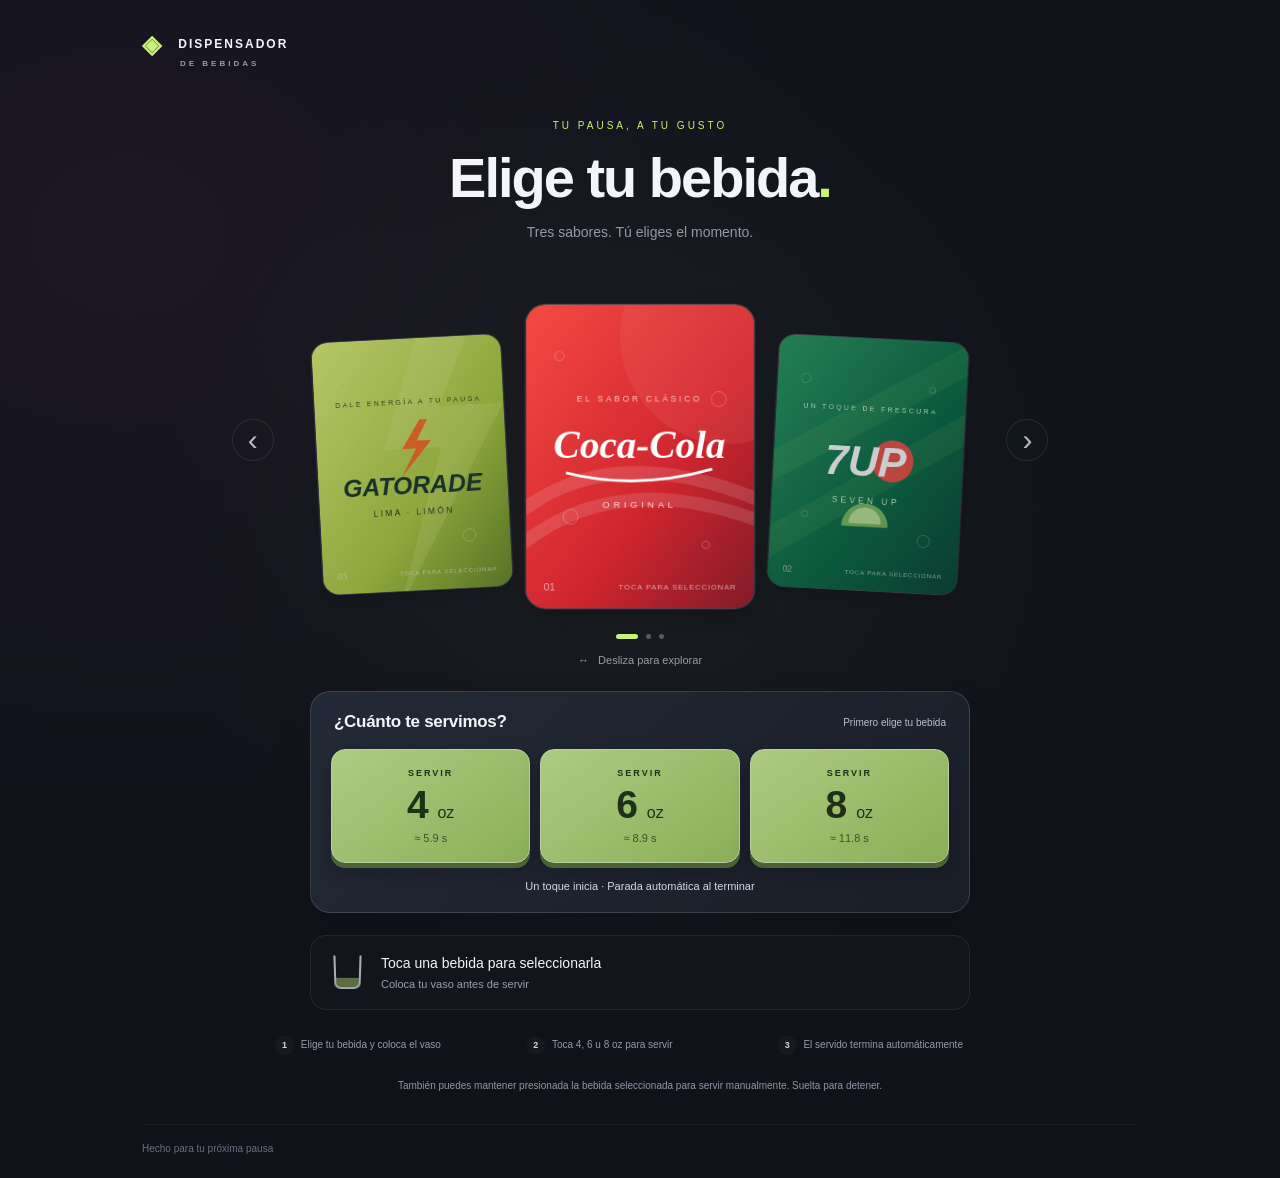
==== index.html @ 70459d65 "Create beverage dispenser interface with automatic portion controls" ====
<!doctype html>
<html lang="es">
<head>
  <meta charset="utf-8">
  <meta name="viewport" content="width=device-width, initial-scale=1">
  <meta name="theme-color" content="#10121a">
  <title>Elige tu bebida · Dispensador</title>
  <link rel="stylesheet" href="css/styles.css">
  <script src="js/dispenser.js" defer></script>
  <script src="js/app.js" defer></script>
</head>
<body>
  <main class="dispenser">
    <header class="topbar"><span class="wordmark"><span class="brand-symbol">◈</span> DISPENSADOR <small>DE BEBIDAS</small></span></header>
    <section class="intro"><p class="eyebrow">TU PAUSA, A TU GUSTO</p><h1>Elige tu bebida<span>.</span></h1><p>Tres sabores. Tú eliges el momento.</p></section>
    <section class="selection" aria-label="Selección de bebida">
      <div class="carousel" id="carousel" aria-label="Carrusel de bebidas">
        <button class="arrow previous" id="previous" aria-label="Bebida anterior">‹</button>
        <div class="cards" id="cards">
          <button class="drink" data-index="0" aria-label="Coca-Cola" aria-pressed="false"><img src="assets/cola.svg" alt="Panel rojo de Coca-Cola" draggable="false"><span class="selected-label">Seleccionada</span><span class="card-footer">01 <span>TOCA PARA SELECCIONAR</span></span></button>
          <button class="drink" data-index="1" aria-label="Seven Up" aria-pressed="false"><img src="assets/seven.svg" alt="Panel verde de Seven Up" draggable="false"><span class="selected-label">Seleccionada</span><span class="card-footer">02 <span>TOCA PARA SELECCIONAR</span></span></button>
          <button class="drink" data-index="2" aria-label="Gatorade lima-limón" aria-pressed="false"><img src="assets/gatorade.svg" alt="Panel amarillo verdoso de Gatorade lima-limón" draggable="false"><span class="selected-label">Seleccionada</span><span class="card-footer">03 <span>TOCA PARA SELECCIONAR</span></span></button>
        </div>
        <button class="arrow next" id="next" aria-label="Bebida siguiente">›</button>
      </div>
      <div class="pagination" aria-hidden="true"><i></i><i></i><i></i></div>
      <p class="explore">↔ &nbsp; Desliza para explorar</p>
    </section>
    <section class="portion" aria-labelledby="portion-title">
      <div class="portion-heading"><h2 id="portion-title">¿Cuánto te servimos?</h2><span id="portion-summary" aria-live="polite">Primero elige tu bebida</span></div>
      <div class="portion-options" role="group" aria-label="Tamaño de la porción" style="--portion-index:1">
        <span class="portion-highlight" aria-hidden="true"></span>
        <button class="portion-button" type="button" data-ounces="4" aria-pressed="false" disabled><span class="portion-action">SERVIR</span><span class="portion-volume">4 <small>oz</small></span><span class="portion-time">≈ 5,9 s</span></button>
        <button class="portion-button" type="button" data-ounces="6" aria-pressed="true" disabled><span class="portion-action">SERVIR</span><span class="portion-volume">6 <small>oz</small></span><span class="portion-time">≈ 8,9 s</span></button>
        <button class="portion-button" type="button" data-ounces="8" aria-pressed="false" disabled><span class="portion-action">SERVIR</span><span class="portion-volume">8 <small>oz</small></span><span class="portion-time">≈ 11,8 s</span></button>
      </div>
      <p class="portion-note">Un toque inicia · Parada automática al terminar</p>
    </section>
    <section class="control" aria-label="Estado del dispensador">
      <div class="glass" aria-hidden="true"><div class="liquid"></div><i></i><i></i><i></i></div>
      <div class="status-copy"><p id="status" role="status" aria-live="polite">Toca una bebida para seleccionarla</p><p id="hint">Coloca tu vaso antes de servir</p></div>
    </section>
    <div class="instructions"><span><b>1</b> Elige tu bebida y coloca el vaso</span><span><b>2</b> Toca 4, 6 u 8 oz para servir</span><span><b>3</b> El servido termina automáticamente</span></div>
    <p class="manual-note">También puedes mantener presionada la bebida seleccionada para servir manualmente. Suelta para detener.</p>
    <footer>Hecho para tu próxima pausa</footer>
  </main>
</body>
</html>
---- css/styles.css ----
:root{color-scheme:dark;font-family:Arial,Helvetica,sans-serif;color:#f4f5fa;background:#10121a;--accent:#c9f375}*{box-sizing:border-box}body{margin:0;min-height:100vh;background:radial-gradient(ellipse at 50% 43%,#27302966,transparent 52%),radial-gradient(ellipse at 10% 20%,#32203855,transparent 45%),#10121a}button{font:inherit;color:inherit;cursor:pointer}button:focus-visible{outline:3px solid #fff;outline-offset:6px}.dispenser{max-width:1080px;margin:auto;padding:30px 42px 24px}.topbar{display:flex;align-items:center;justify-content:space-between;gap:15px}.wordmark{font-size:12px;letter-spacing:2px;font-weight:700}.brand-symbol{font-size:25px;color:var(--accent);vertical-align:middle;margin-right:10px}.wordmark small{display:block;font-size:8px;letter-spacing:3px;margin:0 0 0 38px;color:#969aa8}.demo{border:1px solid #ffffff18;border-radius:30px;padding:9px 12px;font-size:11px;color:#b9bec9;white-space:nowrap}.demo i{display:inline-block;width:6px;height:6px;border-radius:50%;background:var(--accent);margin-right:6px}.intro{text-align:center;margin:52px 0 10px}.eyebrow{font-size:10px;letter-spacing:3px;color:var(--accent)}h1{font-size:clamp(34px,5vw,56px);letter-spacing:-2px;margin:14px 0}h1 span{color:var(--accent)}.intro>p:last-child{font-size:14px;color:#9499a9}.carousel{height:370px;position:relative;overflow:hidden;margin-top:24px;touch-action:pan-y;user-select:none;-webkit-user-select:none;-webkit-touch-callout:none}.cards{position:absolute;inset:0}.drink{padding:0;border:1px solid #ffffff30;border-radius:22px;position:absolute;width:245px;height:325px;left:50%;top:22px;overflow:hidden;box-shadow:0 18px 45px #0007;transition:transform .35s ease,opacity .35s ease,box-shadow .25s;transform:translateX(-50%);background:#252835;touch-action:pan-y}.drink img{width:100%;height:100%;object-fit:cover;pointer-events:none}.drink.is-selected{border:2px solid #efffc4;box-shadow:0 0 0 5px #d8ff8820,0 0 34px #c9f37530,0 18px 45px #0007}.selected-label{display:none;position:absolute;top:15px;left:50%;transform:translateX(-50%);background:#101a13cc;color:#edffd4;padding:7px 13px;border-radius:30px;font-size:10px;letter-spacing:.5px}.is-selected .selected-label{display:block}.card-footer{position:absolute;bottom:17px;left:19px;right:19px;display:flex;justify-content:space-between;align-items:center;font-size:11px;color:#fff9}.card-footer span{font-size:8px;letter-spacing:1px}.arrow{position:absolute;top:155px;z-index:5;width:42px;height:42px;border:1px solid #ffffff18;border-radius:50%;background:#15192340;color:#ffffffb3;font-size:30px;line-height:30px}.previous{left:9%}.next{right:9%}.arrow:disabled{opacity:.3;cursor:default}.pagination{display:flex;gap:8px;justify-content:center}.pagination i{width:5px;height:5px;border-radius:6px;background:#555a66;transition:width .3s}.pagination i.active{width:22px;background:var(--accent)}.explore{text-align:center;color:#979cac;font-size:11px;margin:15px 0 25px}.control{max-width:660px;display:flex;align-items:center;gap:20px;margin:0 auto;padding:19px 23px;background:#ffffff04;border:1px solid #ffffff12;border-radius:16px}.status-copy{flex:1}.status-copy p:first-child{font-size:14px;margin:0 0 7px}.status-copy p:last-child{font-size:11px;color:#989eab;margin:0}.stop{background:#ffffff08;border:1px solid #ffffff20;padding:11px 15px;border-radius:9px;font-size:12px}.stop span{font-size:9px;margin-right:6px;color:#ff9595}.stop:disabled{opacity:.4;cursor:default}.glass{position:relative;flex:none;width:27px;height:34px;border:2px solid #a4afb8;border-top:0;border-radius:0 0 7px 7px;overflow:hidden;transform:perspective(60px) rotateX(-9deg)}.liquid{position:absolute;bottom:0;height:10px;width:100%;background:#c9f37566}.glass i{position:absolute;bottom:-5px;width:3px;height:3px;border-radius:50%;background:#e8ffc2;left:6px;opacity:0}.glass i:nth-of-type(2){left:17px;animation-delay:.35s!important}.glass i:nth-of-type(3){left:11px;animation-delay:.7s!important}.serving .glass i{animation:bubble 1s linear infinite}.serving .liquid{animation:ripple .6s alternate infinite}.serving #status{color:var(--accent)}@keyframes bubble{0%{opacity:0;transform:translateY(0)}30%{opacity:1}100%{opacity:0;transform:translateY(-32px)}}@keyframes ripple{to{transform:skewY(7deg)}}.instructions{display:flex;justify-content:center;gap:24px;margin:26px auto 42px;color:#939aa8;font-size:10px;max-width:730px}.instructions span{flex:1;line-height:1.8}.instructions b{display:inline-grid;place-items:center;width:19px;height:19px;background:#ffffff08;border-radius:50%;margin-right:4px;color:#d0d5de;font-size:9px}footer{display:flex;justify-content:space-between;border-top:1px solid #ffffff0c;padding-top:18px;font-size:10px;color:#686f7e}footer span{font-size:8px;letter-spacing:1.5px}@media(max-width:600px){.dispenser{padding:22px 16px}.wordmark{font-size:9px;letter-spacing:1px}.wordmark small{font-size:7px;margin-left:30px;letter-spacing:1.5px}.brand-symbol{margin-right:5px;font-size:22px}.demo{font-size:9px;padding:8px}.intro{margin-top:40px}h1{letter-spacing:-1.5px}.carousel{height:340px;margin-left:-16px;margin-right:-16px}.drink{width:218px;height:295px;top:20px}.previous{left:8px}.next{right:8px}.arrow{width:30px;height:36px;top:147px;background:#10121a33}.control{padding:17px 14px;gap:12px}.status-copy p:first-child{font-size:12px}.status-copy p:last-child{font-size:10px}.stop{padding:10px;font-size:11px}.instructions{flex-direction:column;gap:10px;margin:22px 12px 30px}.instructions span{font-size:11px}footer{font-size:9px;gap:12px}footer span{font-size:7px;text-align:right;max-width:120px}}@media(prefers-reduced-motion:reduce){*,*::before,*::after{animation:none!important;transition:none!important}}

/* Animated portion selector */
.portion{max-width:660px;margin:0 auto 22px}.portion-heading{display:flex;justify-content:space-between;align-items:center;gap:10px;margin:0 3px 12px}.portion-heading h2{margin:0;font-size:14px;font-weight:500}.portion-heading>span{font-size:10px;color:var(--accent)}.portion-options{position:relative;isolation:isolate;display:grid;grid-template-columns:repeat(3,minmax(0,1fr));padding:5px;border:1px solid #ffffff16;border-radius:15px;background:#ffffff04}.portion-highlight{position:absolute;z-index:-1;top:5px;bottom:5px;left:5px;width:calc((100% - 10px)/3);border-radius:10px;background:linear-gradient(135deg,#d4fa8d,#a9d85f);box-shadow:0 0 22px #c9f37516;transform:translateX(calc(var(--portion-index)*100%));transition:transform .28s cubic-bezier(.22,1,.36,1)}.portion-button{display:flex;align-items:center;justify-content:center;gap:12px;min-height:58px;min-width:0;padding:10px;border:0;border-radius:10px;background:transparent;color:#a3aab9;font-size:22px;font-weight:700;transition:color .2s,transform .2s;touch-action:manipulation}.portion-button small{font-size:11px;font-weight:400}.portion-button[aria-pressed=true]{color:#1c3014}.portion-button:not(:disabled):hover{transform:translateY(-2px)}.portion-button:disabled{cursor:default}.portion-button:disabled:not([aria-pressed=true]){opacity:.4}.portion-cup{position:relative;display:block;width:17px;border:1.5px solid currentColor;border-top-width:2px;border-radius:2px 2px 5px 5px;transform:skewX(-3deg);opacity:.8}.portion-cup::after{content:'';position:absolute;left:2px;right:2px;bottom:3px;height:38%;background:currentColor;opacity:.35;border-radius:1px 1px 2px 2px}.portion-cup.small{height:18px}.portion-cup.medium{height:23px}.portion-cup.large{height:28px}.portion-note{text-align:center;color:#858d9b;font-size:10px;margin:10px 0 0}@media(max-width:600px){.portion{margin-bottom:18px}.portion-heading h2{font-size:13px}.portion-button{min-height:54px;gap:10px;font-size:20px}}@media(prefers-reduced-motion:reduce){.portion-highlight,.portion-button{transition:none}}

/* Prominent, individual portion actions */
.portion{max-width:660px;margin:0 auto 22px;padding:20px;background:linear-gradient(140deg,#232936,#191e28);border:1px solid #ffffff20;border-radius:20px;box-shadow:0 14px 35px #0002}.portion-heading{margin-bottom:17px}.portion-heading h2{font-size:17px;font-weight:700;letter-spacing:-.3px}.portion-heading>span{font-size:10px;color:#b7c0cf;text-align:right}.portion-options{gap:10px;padding:0;border:0;background:transparent}.portion-highlight{display:none}.portion-button{flex-direction:column;gap:4px;min-height:114px;background:linear-gradient(145deg,#d6fa98,#a9d764);border:1px solid #e6ffc2;color:#203512;border-radius:14px;box-shadow:0 5px 0 #597538,0 9px 17px #0003;transition:transform .18s,box-shadow .18s,background .18s}.portion-action{font-size:9px;font-weight:700;letter-spacing:2px}.portion-volume{font-size:39px;line-height:1.2;letter-spacing:-1px}.portion-volume small{font-size:16px;font-weight:500;letter-spacing:0}.portion-time{font-size:11px;font-weight:500;opacity:.75}.portion-button[aria-pressed=true]{color:#203512}.portion-button:disabled:not([aria-pressed=true]),.portion-button:disabled{opacity:.78;cursor:default}.portion-button:enabled:hover{transform:translateY(-3px);box-shadow:0 8px 0 #597538,0 14px 24px #0004;background:linear-gradient(145deg,#e3ffb0,#b9e478)}.portion-button:enabled:active{transform:translateY(3px);box-shadow:0 2px 0 #597538}.serving .portion-button[aria-pressed=true]{opacity:1;border-color:#fff;box-shadow:0 0 0 3px #d4ff8930,0 5px 0 #597538}.portion-note{margin-top:17px;color:#d4dbe6;font-size:11px}.timing-note{font-size:9px;color:#929eae;text-align:center;line-height:1.6;margin:8px 0 0}.manual-note{max-width:660px;margin:-20px auto 30px;text-align:center;font-size:10px;line-height:1.7;color:#8d97a7}.stop:not(:disabled){background:#592b32;border-color:#e36a78;color:#ffe9ed}.stop:not(:disabled):hover{background:#79343f}@media(max-width:600px){.intro{margin-top:28px}.carousel{height:315px}.drink{height:275px}.portion{padding:17px 13px}.portion-heading h2{font-size:15px}.portion-heading>span{max-width:125px}.portion-options{gap:8px}.portion-button{min-height:104px;padding:10px 5px}.portion-volume{font-size:35px}.portion-volume small{font-size:14px}.portion-action{font-size:8px;letter-spacing:1.5px}.timing-note{font-size:9px}.manual-note{margin:-10px 8px 25px}}@media(prefers-reduced-motion:reduce){.portion-button{transition:none}}

/* Lighter carousel: the selected panel lifts toward the viewer. */
.drink{top:30px;border-color:#ffffff24;box-shadow:0 10px 24px #0003;transition:transform .3s cubic-bezier(.22,.8,.25,1.08),opacity .25s ease,box-shadow .3s ease,border-color .25s ease;will-change:transform}.drink.is-selected{border:1px solid #edffc6;box-shadow:0 0 0 3px #d8ff881a,0 6px 18px #c9f37512,0 20px 32px #0005}.drink img{transition:filter .25s ease}.drink:not(.is-selected):hover img{filter:brightness(1.07)}.selected-label{top:13px;background:#162313b8;border:1px solid #eaffb52b;box-shadow:0 3px 10px #0002}@media(max-width:600px){.drink{top:28px}}@media(prefers-reduced-motion:reduce){.drink,.drink img{transition:none}}
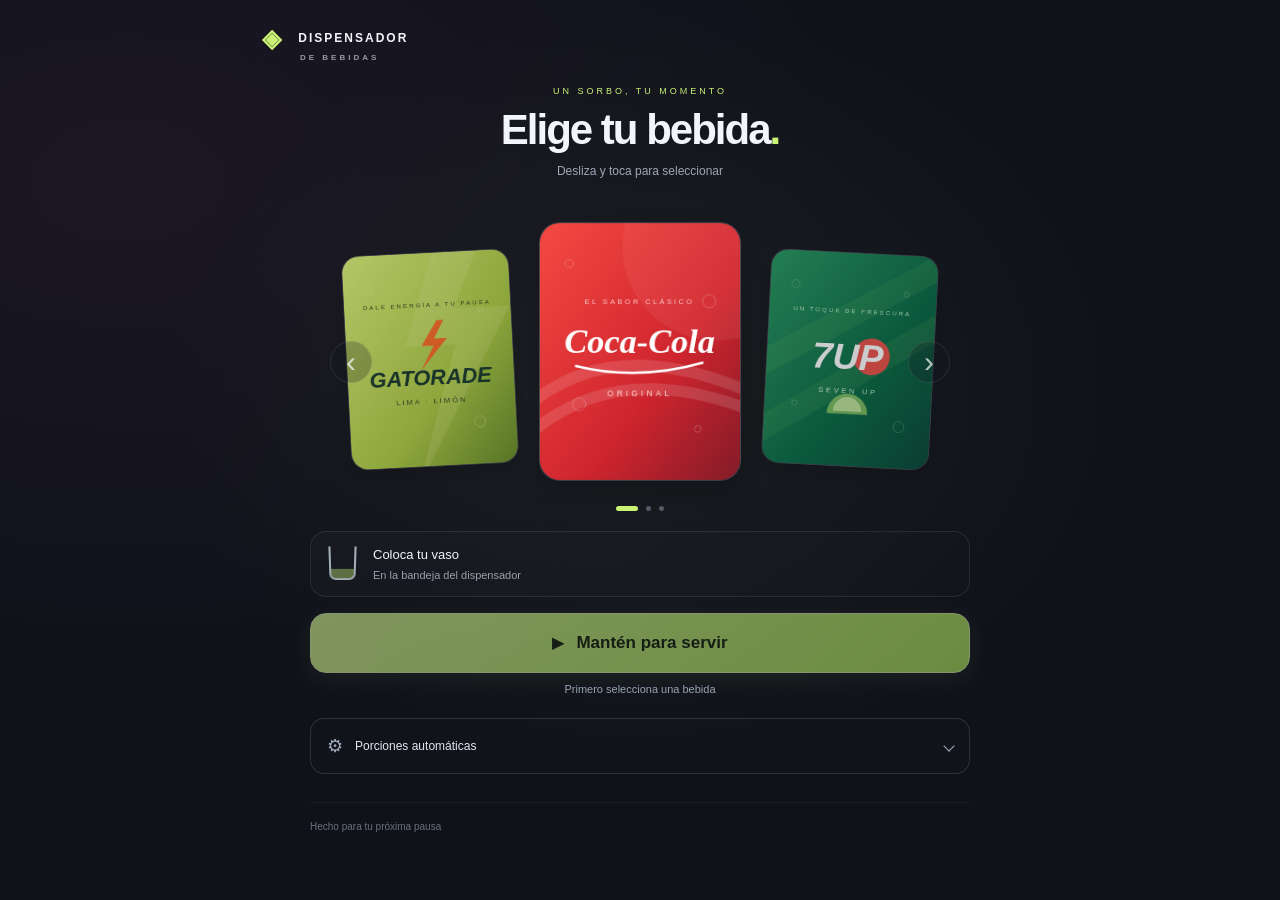
==== commit e3de1a52: "Improve mobile serving controls and update pump flow estimates" ====
--- a/index.html
+++ b/index.html
@@ -12,7 +12,7 @@
 <body>
   <main class="dispenser">
     <header class="topbar"><span class="wordmark"><span class="brand-symbol">◈</span> DISPENSADOR <small>DE BEBIDAS</small></span></header>
-    <section class="intro"><p class="eyebrow">TU PAUSA, A TU GUSTO</p><h1>Elige tu bebida<span>.</span></h1><p>Tres sabores. Tú eliges el momento.</p></section>
+    <section class="intro"><p class="eyebrow">UN SORBO, TU MOMENTO</p><h1>Elige tu bebida<span>.</span></h1><p id="guidance">Desliza y toca para seleccionar</p></section>
     <section class="selection" aria-label="Selección de bebida">
       <div class="carousel" id="carousel" aria-label="Carrusel de bebidas">
         <button class="arrow previous" id="previous" aria-label="Bebida anterior">‹</button>
@@ -24,24 +24,29 @@
         <button class="arrow next" id="next" aria-label="Bebida siguiente">›</button>
       </div>
       <div class="pagination" aria-hidden="true"><i></i><i></i><i></i></div>
-      <p class="explore">↔ &nbsp; Desliza para explorar</p>
     </section>
-    <section class="portion" aria-labelledby="portion-title">
+    <section class="control" aria-label="Estado del dispensador">
+      <div class="glass" aria-hidden="true"><div class="liquid"></div><i></i><i></i><i></i></div>
+      <div class="status-copy"><p id="status" role="status" aria-live="polite">Coloca tu vaso</p><p id="hint">En la bandeja del dispensador</p></div>
+    </section>
+    <section class="manual-control" aria-label="Servido manual">
+      <div class="pour-visual" aria-hidden="true"><span></span><i></i><i></i><i></i></div>
+      <button id="manual-serve" class="manual-serve" type="button" disabled><span class="serve-icon" aria-hidden="true">▶</span><span id="manual-label">Mantén para servir</span></button>
+      <p id="manual-help">Primero selecciona una bebida</p>
+    </section>
+    <details class="portion" id="automatic-portions">
+      <summary><span class="portion-settings" aria-hidden="true">⚙</span><span id="automatic-label">Porciones automáticas</span><span class="portion-chevron" aria-hidden="true"></span></summary>
+      <div class="portion-inner">
       <div class="portion-heading"><h2 id="portion-title">¿Cuánto te servimos?</h2><span id="portion-summary" aria-live="polite">Primero elige tu bebida</span></div>
       <div class="portion-options" role="group" aria-label="Tamaño de la porción" style="--portion-index:1">
         <span class="portion-highlight" aria-hidden="true"></span>
-        <button class="portion-button" type="button" data-ounces="4" aria-pressed="false" disabled><span class="portion-action">SERVIR</span><span class="portion-volume">4 <small>oz</small></span><span class="portion-time">≈ 5,9 s</span></button>
-        <button class="portion-button" type="button" data-ounces="6" aria-pressed="true" disabled><span class="portion-action">SERVIR</span><span class="portion-volume">6 <small>oz</small></span><span class="portion-time">≈ 8,9 s</span></button>
-        <button class="portion-button" type="button" data-ounces="8" aria-pressed="false" disabled><span class="portion-action">SERVIR</span><span class="portion-volume">8 <small>oz</small></span><span class="portion-time">≈ 11,8 s</span></button>
+        <button class="portion-button" type="button" data-ounces="4" aria-pressed="false" disabled><span class="portion-action">SERVIR</span><span class="portion-volume">4 <small>oz</small></span><span class="portion-time">≈ 4,1 s</span></button>
+        <button class="portion-button" type="button" data-ounces="6" aria-pressed="true" disabled><span class="portion-action">SERVIR</span><span class="portion-volume">6 <small>oz</small></span><span class="portion-time">≈ 6,1 s</span></button>
+        <button class="portion-button" type="button" data-ounces="8" aria-pressed="false" disabled><span class="portion-action">SERVIR</span><span class="portion-volume">8 <small>oz</small></span><span class="portion-time">≈ 8,1 s</span></button>
       </div>
       <p class="portion-note">Un toque inicia · Parada automática al terminar</p>
-    </section>
-    <section class="control" aria-label="Estado del dispensador">
-      <div class="glass" aria-hidden="true"><div class="liquid"></div><i></i><i></i><i></i></div>
-      <div class="status-copy"><p id="status" role="status" aria-live="polite">Toca una bebida para seleccionarla</p><p id="hint">Coloca tu vaso antes de servir</p></div>
-    </section>
-    <div class="instructions"><span><b>1</b> Elige tu bebida y coloca el vaso</span><span><b>2</b> Toca 4, 6 u 8 oz para servir</span><span><b>3</b> El servido termina automáticamente</span></div>
-    <p class="manual-note">También puedes mantener presionada la bebida seleccionada para servir manualmente. Suelta para detener.</p>
+      </div>
+    </details>
     <footer>Hecho para tu próxima pausa</footer>
   </main>
 </body>
--- a/css/styles.css
+++ b/css/styles.css
@@ -8,3 +8,9 @@
 
 /* Lighter carousel: the selected panel lifts toward the viewer. */
 .drink{top:30px;border-color:#ffffff24;box-shadow:0 10px 24px #0003;transition:transform .3s cubic-bezier(.22,.8,.25,1.08),opacity .25s ease,box-shadow .3s ease,border-color .25s ease;will-change:transform}.drink.is-selected{border:1px solid #edffc6;box-shadow:0 0 0 3px #d8ff881a,0 6px 18px #c9f37512,0 20px 32px #0005}.drink img{transition:filter .25s ease}.drink:not(.is-selected):hover img{filter:brightness(1.07)}.selected-label{top:13px;background:#162313b8;border:1px solid #eaffb52b;box-shadow:0 3px 10px #0002}@media(max-width:600px){.drink{top:28px}}@media(prefers-reduced-motion:reduce){.drink,.drink img{transition:none}}
+
+/* One-handed layout: selection, manual serving, then optional portions. */
+.dispenser{max-width:820px;padding:24px 32px}.intro{margin:24px 0 8px}.intro .eyebrow{font-size:9px;margin:0 0 10px}h1{font-size:42px;margin:8px 0 10px}.intro>p:last-child{font-size:12px;margin:0;color:#9da6b5}.carousel{height:320px;margin-top:8px}.drink{width:215px;height:275px;top:28px}.selected-label{top:auto;bottom:13px;background:#d0fa83;color:#193015;border:1px solid #e9ffc5;font-size:10px;font-weight:700;white-space:nowrap;padding:7px 12px}.selected-label::before{content:'✓';display:inline-grid;place-items:center;border-radius:50%;width:13px;height:13px;margin-right:6px;background:#24351a;color:#dcffa2;font-size:9px}.card-footer{display:none}.pagination{margin:0 0 20px}.control{padding:15px 18px;gap:17px;border-color:#ffffff16;background:linear-gradient(130deg,#ffffff05,#ffffff02)}.status-copy p:first-child{font-size:13px}.status-copy p:last-child{font-size:11px}.manual-control{max-width:660px;margin:16px auto 0;padding:0;overflow:hidden}.manual-serve{display:flex;align-items:center;justify-content:center;gap:12px;width:100%;min-height:60px;border:1px solid #e6ffb5;border-radius:16px;background:linear-gradient(135deg,#dcff95,#b6f15f);color:#17250e;font-size:17px;font-weight:700;box-shadow:0 6px 24px #b7f36d22;touch-action:none;user-select:none;-webkit-user-select:none;-webkit-touch-callout:none;transition:transform .18s,box-shadow .2s}.manual-serve:enabled:active{transform:scale(.985);box-shadow:0 0 24px #b7f36d40}.manual-serve:disabled{opacity:.55;cursor:default}.serving .manual-serve{opacity:1}.serve-icon{font-size:15px}#manual-help{text-align:center;font-size:11px;color:#98a4b5;margin:10px 0 0;min-height:15px}.pour-visual{height:0;position:relative;overflow:hidden;transition:height .2s ease}.serving .pour-visual{height:38px}.pour-visual span,.pour-visual span::after{position:absolute;display:block;content:'';left:-5%;width:110%;height:36px;top:25px;border-radius:50%;background:#ef4e4850;box-shadow:0 -2px 0 #ff7b71;animation:pour-wave 1.2s ease-in-out alternate infinite}.pour-visual span::after{left:0;top:4px;background:#ff665838;animation-delay:-.6s}.pour-visual i{position:absolute;left:25%;bottom:-5px;width:4px;height:4px;border:1px solid #fda39b;border-radius:50%;animation:bubble 1.3s linear infinite}.pour-visual i:nth-of-type(2){left:60%;animation-delay:.4s}.pour-visual i:nth-of-type(3){left:80%;animation-delay:.8s}@keyframes pour-wave{to{transform:translateY(-7px) rotate(2deg)}}.portion{margin:20px auto 28px;padding:0;border-radius:14px;background:#ffffff02;box-shadow:none;overflow:visible}.portion summary{display:flex;align-items:center;gap:12px;padding:16px;cursor:pointer;font-size:12px;color:#e2e7ef;list-style:none;min-height:51px;user-select:none}.portion summary::-webkit-details-marker{display:none}.portion summary:focus-visible{outline:2px solid var(--accent);outline-offset:4px;border-radius:14px}.portion-settings{font-size:18px;color:#9facbc}.portion-chevron{margin-left:auto;width:8px;height:8px;border-right:1px solid #9facbc;border-bottom:1px solid #9facbc;transform:rotate(45deg);transition:transform .2s}.portion[open] .portion-chevron{transform:rotate(225deg)}.portion-inner{padding:4px 16px 17px}.portion-heading{margin:0 0 13px}.portion-heading h2{font-size:13px}.portion-heading>span{font-size:9px}.portion-button{min-height:91px}.portion-volume{font-size:31px}.portion-note{font-size:10px;margin-top:13px}footer{max-width:660px;margin:auto}body.serving .portion summary{cursor:default}body.serving #automatic-label{color:var(--accent)}@media(max-width:600px){.dispenser{padding:18px 20px 20px;max-width:480px}.topbar{min-height:28px}.wordmark{font-size:10px}.wordmark small{display:none}.brand-symbol{font-size:25px;margin-right:7px}.intro{margin:19px 0 3px}.intro .eyebrow{display:none}h1{font-size:33px;letter-spacing:-1.3px;margin:7px 0 8px}.intro>p:last-child{font-size:11px}.carousel{height:260px;margin:4px -20px 0}.drink{width:170px;height:230px;top:23px}.previous{left:10px}.next{right:10px}.arrow{top:117px;width:28px;height:33px;font-size:25px}.selected-label{font-size:9px;padding:6px 10px;bottom:12px}.pagination{margin-bottom:17px}.control{padding:12px 15px;border-radius:13px;min-height:61px}.status-copy p:first-child{font-size:12px;margin-bottom:5px}.status-copy p:last-child{font-size:10px}.manual-control{margin-top:14px}.manual-serve{min-height:58px;font-size:16px;border-radius:15px}#manual-help{font-size:10px;margin-top:9px}.portion{margin:16px auto 0}.portion summary{padding:14px;font-size:12px}.portion-inner{padding:4px 12px 15px}.portion-heading h2{font-size:12px}.portion-volume{font-size:29px}.portion-button{min-height:86px}.portion-action{font-size:8px}.portion-time{font-size:10px}footer{display:none}}@media(prefers-reduced-motion:reduce){.pour-visual,.manual-serve,.portion-chevron{transition:none}.pour-visual span,.pour-visual span::after,.pour-visual i{animation:none}}
+
+/* Keep the hold target stationary when the liquid animation appears. */
+.manual-control{position:relative;overflow:visible}.pour-visual{position:absolute;left:0;right:0;top:-28px;height:28px;opacity:0;pointer-events:none;transition:opacity .2s}.serving .pour-visual{height:28px;opacity:1}.pour-visual span{top:23px}@media(prefers-reduced-motion:reduce){.pour-visual{transition:none}}
